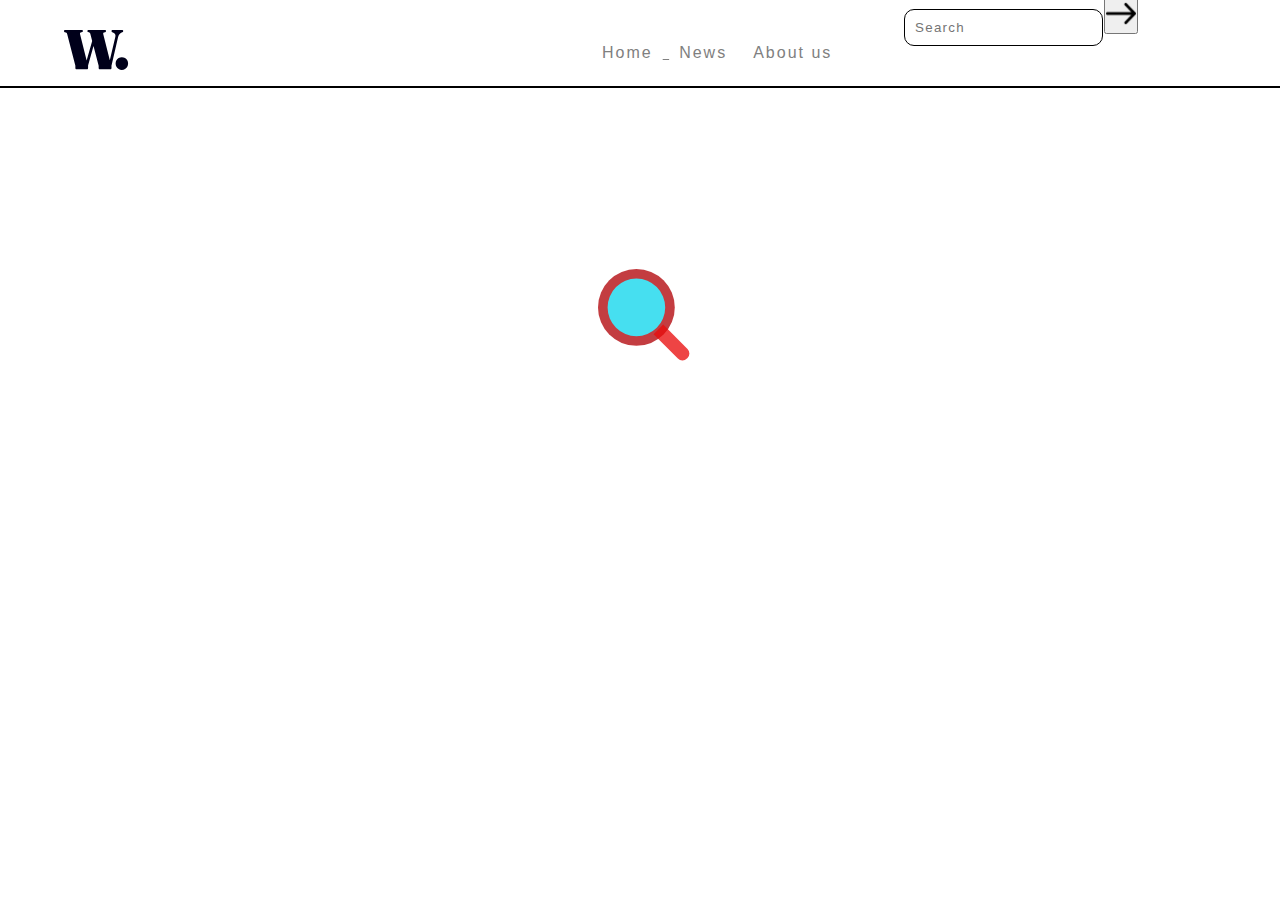
==== index.html @ 24ef5b7b "Add files via upload" ====
<!DOCTYPE html>
<html lang="en">

<head>
    <meta charset="UTF-8">
    <meta name="viewport" content="width=device-width, initial-scale=1.0">
    <title>NEWS UPDATE</title>
    <link href="https://cdn.jsdelivr.net/npm/bootstrap@5.3.1/dist/css/bootstrap.min.css" rel="stylesheet"
        integrity="sha384-4bw+/aepP/YC94hEpVNVgiZdgIC5+VKNBQNGCHeKRQN+PtmoHDEXuppvnDJzQIu9" crossorigin="anonymous">
    <link rel="stylesheet" href="news.css">
</head>

<body>
    <div class="line"></div>
    <div id="headers">
        <a href="home.html"><img id="W" src="logo.svg" alt=""></a>
        <nav id="span">
            <ul id="undl">
                <a href="home.html"
                    style="color: gray; font-family: 'Trebuchet MS', 'Lucida Sans Unicode', 'Lucida Grande', 'Lucida Sans', Arial, sans-serif;">
                    <li class="li">Home</li>
                </a>
                <li class="li">News</li>
                <a href="aboutus.html"
                    style="color: gray; font-family: 'Trebuchet MS', 'Lucida Sans Unicode', 'Lucida Grande', 'Lucida Sans', Arial, sans-serif;">
                    <li class="li">About us</li>
                </a>
            </ul>
        </nav>
        <ul id="under"></ul>
        <img id="ham" src="icon-menu.svg" alt="">
        <img id="hamclose" src="icon-menu-close.svg" alt="">
        <div id="search">
            <input id="input" type="text" placeholder="Search">
            <button class="btn btn-danger" id="btn2"><img src="arrow.png" alt="" height="31rem" width="30rem"></button>
        </div>
    </div>
    <div id="info">
        <div class="card" id="content" style="border: none;">
            <div class="loadingio-spinner-magnify-s5kgplyjajk" id="gif">
                <div class="ldio-2gclyan3ds3">
                    <div>
                        <div>
                            <div></div>
                            <div></div>
                        </div>
                    </div>
                </div>
            </div>
            <div class="card-body" id="cardbody">
                <h5 class="card-title"></h5>
                <p class="Author"> </p>
                <p class="source"></p>
                <p class="card-text"></p>
                <a href="#" class="btn btn-danger" id="link" style="background-color: white; border: none;"></a>
            </div>
        </div>
    </div>
</body>

<script>
    const ham = document.getElementById('ham');
    const hamclose = document.getElementById('hamclose');

    function clicker() {
        console.log("working")
        // document.getElementById('ulid').style.backgroundColor = 'white';
        document.getElementById('input').style.top = '15.5rem';
        document.getElementById('btn2').style.top = '15.5rem';
        document.getElementById('info').style.marginTop = '13rem';
        document.getElementById('span').style.opacity = '2';
        document.getElementById('ham').style.opacity = '0';
        document.getElementById('hamclose').style.opacity = '2';
    }
    ham.addEventListener("click", () => {
        clicker();
    })
    function close() {
        // document.getElementById('menu').style.opacity = '2';
        document.getElementById('input').style.top = '0rem';
        document.getElementById('btn2').style.top = '0rem';
        document.getElementById('info').style.marginTop = '0rem';
        document.getElementById('span').style.opacity = '0';
        document.getElementById('ham').style.opacity = '2';
        document.getElementById('hamclose').style.opacity = '0';
    }
    hamclose.addEventListener("click", () => {
        close();
    })
</script>
<script src="https://cdn.jsdelivr.net/npm/bootstrap@5.3.1/dist/js/bootstrap.bundle.min.js"
    integrity="sha384-HwwvtgBNo3bZJJLYd8oVXjrBZt8cqVSpeBNS5n7C8IVInixGAoxmnlMuBnhbgrkm"
    crossorigin="anonymous"></script>
<script src="news.js"></script>
<script src="news1.js"></script>

</html>
---- news.css ----
* {
    padding: 0;
    margin: 0;
}

.line {
    /* margin-top: .0rem; */
    background-color: red;
    height: 2px;
    animation: uline 1.5s ease-in-out .1s 1;
    position: fixed;
}

@keyframes uline {
    0% {
        width: 0%
    }

    50% {
        width: 40%;
    }

    100% {
        width: 100%
    }
}

@media screen and (max-width:450px) {
    .line {
        margin-top: 0rem;
        margin-left: 0rem;
    }

}

#W {
    margin-top: 30px;
    margin-left: 4rem;
}

@media screen and (max-width:450px) {
    #W {
        margin-top: 19px;
        margin-left: 14px;
    }
}

#span {
    letter-spacing: 2px;
    margin-left: -5rem;
}

@media screen and (max-width:450px) {
    #span {
        position: relative;
        left: -36rem;
        top: 2.5rem;
        opacity: 0;
        width: 1rem;
    }
}

#undl {
    margin-top: -40px;
    margin-left: 672px;
    text-decoration: none;
}

@media screen and (max-width:450px) {
    #undl {
        margin-top: -1rem;
        margin-left: 49rem;
        width: 3rem;
    }
}

.li {
    font-family: 'Trebuchet MS', 'Lucida Sans Unicode', 'Lucida Grande', 'Lucida Sans', Arial, sans-serif;
    color: gray;
    display: inline-block;
    padding: 0px 10px;
    margin-top: 10px;
}

.li:hover {
    text-decoration-line: underline;
    text-decoration-color: hsl(240, 100%, 5%);
    color: hsl(35, 77%, 62%);
    cursor: pointer;
}

@media screen and (max-width:450px) {
    .li {
        margin-top: 40px;
    }
}

#search {
    margin-left: -2rem;
    margin-top: -3.5rem;
}

@media screen and (max-width:450px) {
    #search {
        margin-top: 1.3rem;
    }
}

#input {
    position: relative;
    left: 58.5rem;
    top: -3.2rem;
    padding-left: 4px;
    border-radius: 10px;
    border: .2mm solid;
    padding: 10px;
    letter-spacing: 1.3px;
}

@media screen and (max-width:450px) {
    #input {
        left: 13.5rem;
        top: 1.2rem;
        border-radius: 10px;
        border: .1mm solid black;
        padding: 10px;
        opacity: 2;
        height: 2rem;
        width: 9rem;
    }
}

#btn2 {
    position: relative;
    left: 58.3rem;
    top: -3.4rem;
}

@media screen and (max-width:450px) {
    #btn2 {
        left: 13.3rem;
        top: 1rem;
        opacity: 2;
        width: 2.6rem;
        padding-left: 5px;
        padding-bottom: 34px;
        height: 0rem;
    }
}

#ham {
    opacity: 0;
}

@media screen and (max-width:450px) {
    #ham {
        position: absolute;
        top: 1.7rem;
        left: 19.9rem;
        opacity: 2;
        height: 25px;
        width: 35px;
        cursor: pointer;
        /* background-color: red; */
    }
}

#hamclose {
    opacity: 0;
}

@media screen and (max-width:450px) {
    #hamclose {
        opacity: 0;
        position: absolute;
        left: 19.5rem;
        top: 6.5rem;
        cursor: pointer;
        height: 25px;
        width: 35px;
    }
}

.card-body {
    width: 320px;
    /* margin-top: -2rem; */
}

#info {
    display: inline-flex;
    padding-left: 0rem;
    margin-left: 4.3rem;
    /* margin-top: -4.2rem; */
    /* opacity: 0; */
}

@media screen and (max-width:450px) {
    #info {
        margin-left: 4rem;
        margin-top: -1rem;
    }
}

#cardbody {
    margin-top: 1rem;
}

.card {
    display: table;
    margin-left: -1.2rem;
    margin-top: 2.5rem;
    width: 72.2rem;
}

@media screen and (max-width:450px) {
    .card {
        display: flex;
        width: 22rem;
        margin-left: -3rem;
    }
}

p {
    width: 18rem;
}

.btn {
    opacity: 2;
}

.btn:hover {
    box-shadow: 2px 1px 9px 3px gray;
}

.source {
    margin-top: -1rem;
}

/* #cardsss {
    position: relative;
    left: -2rem;
} */

#under {
    height: 2px;
    background-color: black;
    margin-top: 1.5rem;
}

@media screen and (max-width:450px) {
    #under {
        margin-top: -12.5rem;
    }
}

/* gif css */

@keyframes ldio-2gclyan3ds3 {
    0% {
        transform: translate(2px, 2px)
    }

    33.33% {
        transform: translate(102px, 2px)
    }

    66.66% {
        transform: translate(42px, 102px)
    }

    100% {
        transform: translate(2px, 2px)
    }
}


.ldio-2gclyan3ds3>div {
    transform: scale(0.8);
    transform-origin: 100px 100px;
}

.ldio-2gclyan3ds3>div>div {
    animation: ldio-2gclyan3ds3 1s linear infinite;
    position: absolute
}

.ldio-2gclyan3ds3>div>div div:nth-child(1) {
    width: 72px;
    height: 72px;
    border-radius: 50%;
    border: 12px solid #e90c0cc4;
    background: #46dff0
}

.ldio-2gclyan3ds3>div>div div:nth-child(2) {
    width: 17px;
    height: 51px;
    transform: rotate(-45deg);
    background: #e90c0cc4;
    border-radius: 0 0 8px 8px;
    position: absolute;
    top: 68px;
    left: 85px
}

.loadingio-spinner-magnify-s5kgplyjajk {
    width: 200px;
    height: 200px;
    display: inline-block;
    overflow: hidden;
    background: #ffffff;
}

#gif {
    margin-top: 7rem;
    margin-left: 33rem;
}

@media screen and (max-width : 450px) {
    #gif {
        margin-top: 5rem;
        margin-left: 5rem;
    }
}

.ldio-2gclyan3ds3 {
    width: 100%;
    height: 100%;
    position: relative;
    transform: translateZ(0) scale(1);
    backface-visibility: hidden;
    transform-origin: 0 0;
}

.ldio-2gclyan3ds3 div {
    box-sizing: content-box;
}
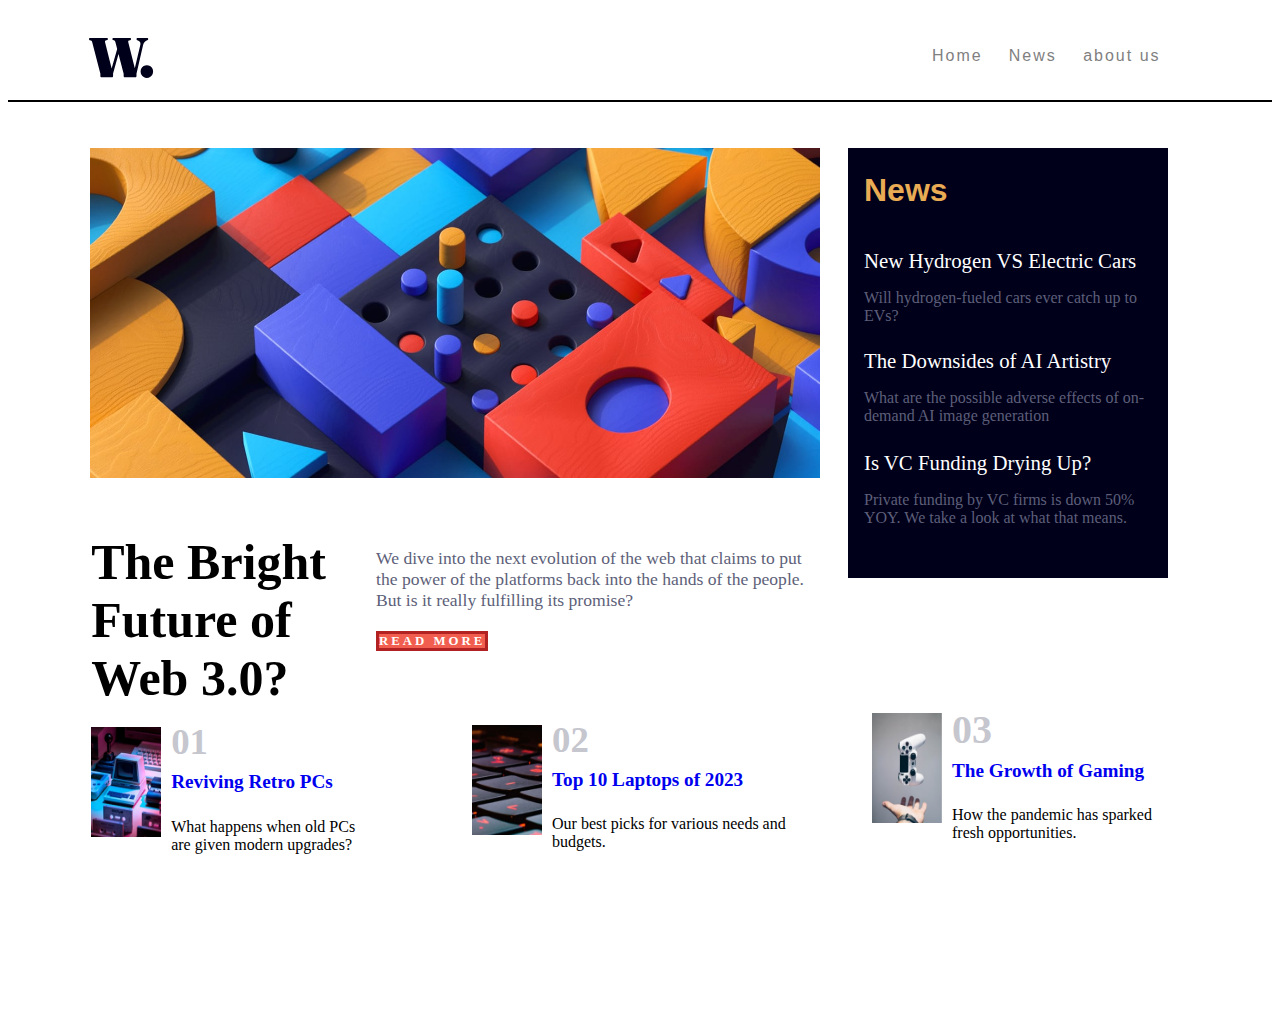
==== commit 842589e3: "Add files via upload" ====
--- a/index.html
+++ b/index.html
@@ -4,56 +4,90 @@
 <head>
     <meta charset="UTF-8">
     <meta name="viewport" content="width=device-width, initial-scale=1.0">
-    <title>NEWS UPDATE</title>
-    <link href="https://cdn.jsdelivr.net/npm/bootstrap@5.3.1/dist/css/bootstrap.min.css" rel="stylesheet"
-        integrity="sha384-4bw+/aepP/YC94hEpVNVgiZdgIC5+VKNBQNGCHeKRQN+PtmoHDEXuppvnDJzQIu9" crossorigin="anonymous">
-    <link rel="stylesheet" href="news.css">
+    <title>Web News</title>
+    <link rel="stylesheet" href="home.css">
 </head>
 
 <body>
-    <div class="line"></div>
-    <div id="headers">
+    <div>
+        <div class="line"></div>
         <a href="home.html"><img id="W" src="logo.svg" alt=""></a>
         <nav id="span">
-            <ul id="undl">
-                <a href="home.html"
+            <ul id="ulid">
+                <li>Home</li>
+                <a class="anchor" href="news.html"
                     style="color: gray; font-family: 'Trebuchet MS', 'Lucida Sans Unicode', 'Lucida Grande', 'Lucida Sans', Arial, sans-serif;">
-                    <li class="li">Home</li>
+                    <li>News</li>
                 </a>
-                <li class="li">News</li>
-                <a href="aboutus.html"
+                <a class="anchor" href="aboutus.html"
                     style="color: gray; font-family: 'Trebuchet MS', 'Lucida Sans Unicode', 'Lucida Grande', 'Lucida Sans', Arial, sans-serif;">
-                    <li class="li">About us</li>
+                    <li>about us</li>
                 </a>
             </ul>
         </nav>
-        <ul id="under"></ul>
         <img id="ham" src="icon-menu.svg" alt="">
         <img id="hamclose" src="icon-menu-close.svg" alt="">
-        <div id="search">
-            <input id="input" type="text" placeholder="Search">
-            <button class="btn btn-danger" id="btn2"><img src="arrow.png" alt="" height="31rem" width="30rem"></button>
+        <ul id="under"></ul>
+    </div>
+    <img id="menu" src="image-web-3-desktop.jpg" alt="error" height="330px" width="730px">
+    <div id="news">
+        <a href="news.html"
+            style="color: gray; font-family: 'Trebuchet MS', 'Lucida Sans Unicode', 'Lucida Grande', 'Lucida Sans', Arial, sans-serif;">
+            <h1 id="news1">News</h1>
+            <div id="question">
+                <a id="head1"
+                    href="https://www.azocleantech.com/article.aspx?ArticleID=1605#:~:text=(2022)%20Study%20confirms%20what%20common,up%20to%20battery%2Delectric%20vehicles.">
+                    New Hydrogen VS Electric Cars</a>
+                <p id="para1">Will hydrogen-fueled cars ever catch up to EVs?</p>
+                <div id="line1"></div>
+                <a id="head2" href="https://www.techtarget.com/whatis/feature/Pros-and-cons-of-AI-generated-content">The
+                    Downsides of AI Artistry</a>
+                <p id="para2"> What are the possible adverse effects of on-demand AI image generation</p>
+                <div id="line2"></div>
+                <a id="head3"
+                    href="https://www.fastcompany.com/90830822/vc-funding-is-drying-up-how-founders-can-fundraise-regardless">
+                    Is VC Funding Drying Up?</a>
+                <p id="para3">Private funding by VC firms is down 50% YOY. We take a look at what that means.</p>
+            </div>
+    </div>
+    <div id="bright">
+        <h1 id="h1">
+            The Bright Future of Web 3.0?
+        </h1>
+    </div>
+    <div id="ques">
+        <p>We dive into the next evolution of the web that claims to put the power of the platforms back into the hands
+            of the people. But is it really fulfilling its promise? </p>
+
+        <a id="btn" href="https://www.benjamindada.com/the-new-world-wide-web-evolution/">READ MORE</a>
+    </div>
+
+    <div id="fullno">
+        <div id="img1">
+            <img id="image1" src="image-retro-pcs.jpg" alt="" height="110rem" width="70rem">
+            <h1 id="num1">01</h1>
+            <h1><a id="heading1"
+                    href="https://www.quora.com/When-you-upgrade-your-PC-what-will-you-do-with-your-old-hardware-components-CPU-GPU-memory-and-the-like">Reviving
+                    Retro PCs</a> </h1>
+            <p id="parag1">What happens when old PCs are given modern upgrades?</p>
         </div>
-    </div>
-    <div id="info">
-        <div class="card" id="content" style="border: none;">
-            <div class="loadingio-spinner-magnify-s5kgplyjajk" id="gif">
-                <div class="ldio-2gclyan3ds3">
-                    <div>
-                        <div>
-                            <div></div>
-                            <div></div>
-                        </div>
-                    </div>
-                </div>
-            </div>
-            <div class="card-body" id="cardbody">
-                <h5 class="card-title"></h5>
-                <p class="Author"> </p>
-                <p class="source"></p>
-                <p class="card-text"></p>
-                <a href="#" class="btn btn-danger" id="link" style="background-color: white; border: none;"></a>
-            </div>
+
+
+        <div id="img2">
+            <img id="image2" src="image-top-laptops.jpg" alt="" height="110rem" width="70rem">
+            <h1 id="num2">02</h1>
+            <h1> <a id="heading2" href="https://www.theverge.com/21250695/best-laptops">Top 10 Laptops of 2023</a></h1>
+            <p id="parag2">Our best picks for various needs and budgets.</p>
+        </div>
+
+
+        <div id="img3">
+            <img id="image3" src="image-gaming-growth.jpg" alt="" height="110rem" width="70rem">
+            <h1 id="num3">03</h1>
+            <h1><a id="heading3"
+                    href="https://timesofindia.indiatimes.com/readersblog/gamingingeneral/the-rise-of-the-video-game-industry-and-why-you-should-care-47549/">The
+                    Growth of Gaming</a></h1>
+            <p id="parag3">How the pandemic has sparked fresh opportunities.</p>
         </div>
     </div>
 </body>
@@ -64,10 +98,9 @@
 
     function clicker() {
         console.log("working")
+        document.getElementById('ulid').style.backgroundColor = 'white';
+        document.getElementById('menu').style.marginTop = '20rem';
         // document.getElementById('ulid').style.backgroundColor = 'white';
-        document.getElementById('input').style.top = '15.5rem';
-        document.getElementById('btn2').style.top = '15.5rem';
-        document.getElementById('info').style.marginTop = '13rem';
         document.getElementById('span').style.opacity = '2';
         document.getElementById('ham').style.opacity = '0';
         document.getElementById('hamclose').style.opacity = '2';
@@ -77,9 +110,7 @@
     })
     function close() {
         // document.getElementById('menu').style.opacity = '2';
-        document.getElementById('input').style.top = '0rem';
-        document.getElementById('btn2').style.top = '0rem';
-        document.getElementById('info').style.marginTop = '0rem';
+        document.getElementById('menu').style.marginTop = '0rem';
         document.getElementById('span').style.opacity = '0';
         document.getElementById('ham').style.opacity = '2';
         document.getElementById('hamclose').style.opacity = '0';
@@ -88,10 +119,5 @@
         close();
     })
 </script>
-<script src="https://cdn.jsdelivr.net/npm/bootstrap@5.3.1/dist/js/bootstrap.bundle.min.js"
-    integrity="sha384-HwwvtgBNo3bZJJLYd8oVXjrBZt8cqVSpeBNS5n7C8IVInixGAoxmnlMuBnhbgrkm"
-    crossorigin="anonymous"></script>
-<script src="news.js"></script>
-<script src="news1.js"></script>
 
 </html>--- a/home.css
+++ b/home.css
@@ -0,0 +1,503 @@
+        * {
+            box-sizing: border-box;
+        }
+
+        .line {
+            margin-top: -0.5rem;
+            background-color: red;
+            height: 2px;
+            animation: uline 1.5s ease-in-out .1s 1;
+            position: fixed;
+        }
+
+        @keyframes uline {
+            0% {
+                width: 0%
+            }
+
+            50% {
+                width: 40%;
+            }
+
+            100% {
+                width: 100%
+            }
+        }
+
+        @media screen and (max-width:450px) {
+            .line {
+                /* height: 2px; */
+                margin-top: -0.5rem;
+                margin-left: -0.5rem;
+            }
+
+        }
+
+        #W {
+            margin-top: 30px;
+            margin-left: 81px;
+        }
+
+        @media screen and (max-width:450px) {
+            #W {
+                margin-top: 10px;
+                margin-left: 9px;
+            }
+        }
+
+        #span {
+            letter-spacing: 2px;
+        }
+
+        @media screen and (max-width:450px) {
+            #span {
+                position: relative;
+                left: -48.5rem;
+                top: 4.5rem;
+                opacity: 0;
+                width: 1rem;
+                background-color: red;
+            }
+        }
+
+        #ulid {
+            margin-top: -35px;
+            margin-left: 874px;
+            text-decoration: none;
+        }
+
+        @media screen and (max-width:450px) {
+            #ulid {
+                position: relative;
+                top: 3rem;
+                left: 0.7rem;
+                width: 10rem;
+                background-size: 30rem;
+                /* padding-bottom: -4rem; */
+            }
+        }
+
+        a {
+            text-decoration: none;
+        }
+
+        li {
+            font-family: 'Trebuchet MS', 'Lucida Sans Unicode', 'Lucida Grande', 'Lucida Sans', Arial, sans-serif;
+            color: gray;
+            display: inline-block;
+            padding: 0px 10px;
+        }
+
+        li:hover {
+            text-decoration-line: underline;
+            text-decoration-color: hsl(240, 100%, 5%);
+            color: hsl(35, 77%, 62%);
+            cursor: pointer;
+        }
+
+        @media screen and (max-width:450px) {
+            li {
+                margin-top: 40px;
+            }
+        }
+
+        .anchor {
+            opacity: 2;
+        }
+
+        .anchor :hover {
+            text-decoration-line: underline;
+            text-decoration-color: hsl(240, 100%, 5%);
+            color: hsl(35, 77%, 62%);
+            cursor: pointer;
+        }
+
+        /* @media screen and (max-width:450px) {
+            .anchor{
+               margin-top: 2rem;
+               margin-left: 2rem;
+            }
+        } */
+        #ham {
+            opacity: 0;
+        }
+
+        @media screen and (max-width:450px) {
+            #ham {
+                position: relative;
+                left: 19.5rem;
+                top: -12.3rem;
+                opacity: 2;
+                height: 25px;
+                width: 35px;
+                cursor: pointer;
+                /* background-size: 30rem; */
+                /* background-color: red; */
+            }
+        }
+
+        #hamclose {
+            opacity: 0;
+        }
+
+        @media screen and (max-width:450px) {
+            #hamclose {
+                opacity: 0;
+                position: absolute;
+                left: 19.5rem;
+                top: 6.8rem;
+                cursor: pointer;
+                height: 25px;
+                width: 35px;
+                /* background-color: red; */
+            }
+        }
+
+        #menu {
+            /* background-image: url(image-web-3-desktop.jpg); */
+            margin: 30px 82px;
+        }
+
+        @media screen and (max-width:450px) {
+            #menu {
+                background-image: url(image-web-3-mobile.jpg);
+                height: 20rem;
+                width: 22.1rem;
+                margin: 3px 2px;
+            }
+        }
+
+        #h1 {
+            font-size: 50px;
+        }
+
+        @media screen and (max-width:450px) {
+            #h1 {
+                margin-top: 0rem;
+                margin-left: -5rem;
+                font-size: 50px;
+                width: 21rem;
+            }
+        }
+
+        #ques {
+            font-size: 23px;
+            margin-top: -12pc;
+            margin-left: 23pc;
+            width: 450px;
+            color: hsl(236, 13%, 42%);
+            font-family: 'Lucida Sans', 'Lucida Sans Regular', 'Lucida Grande', 'Lucida Sans Unicode';
+            font-size: 1.1rem;
+        }
+
+        @media screen and (max-width:450px) {
+            #ques {
+                margin-top: -2rem;
+                margin-left: 0.4rem;
+                width: 22rem;
+            }
+        }
+
+        #btn {
+            height: 2rem;
+            width: 12rem;
+            color: white;
+            background-color: hsl(5, 85%, 63%);
+            border: none;
+            letter-spacing: 3px;
+            font-size: 0.8rem;
+            font-weight: 600;
+            font-family: cursive;
+            margin-top: 1.7rem;
+            border: 1mm solid firebrick;
+            /* border-radius: 2rem; */
+        }
+
+        #btn:hover {
+            border: 1mm solid black;
+            cursor: pointer;
+            /* border-radius: 1rem; */
+        }
+
+        @media screen and (max-width:450px) {
+            #btn {
+                margin-left: -2px;
+            }
+        }
+
+        #news {
+            position: relative;
+            left: 52.5pc;
+            top: -24.1rem;
+            height: 430px;
+            width: 320px;
+            background-color: hsl(240, 100%, 5%);
+            color: hsl(35, 77%, 62%);
+        }
+
+        @media screen and (max-width:450px) {
+            #news {
+                left: 0.2rem;
+                top: 26rem;
+                width: 350px;
+            }
+        }
+
+        #news1 {
+            position: relative;
+            top: 1.5rem;
+            left: 1rem;
+            color: hsl(35, 77%, 62%);
+        }
+
+        @media screen and (max-width:450px) {
+            #news1 {
+                width: 8rem;
+            }
+        }
+
+        #question {
+            margin-top: 4rem;
+            margin-left: 1rem;
+        }
+
+        #img1 {
+            position: relative;
+            top: 6.5rem;
+            left: 10.2rem;
+            width: 20rem;
+        }
+
+        @media screen and (max-width:450px) {
+            #img1 {
+                top: 38.5rem;
+                left: 5.4rem;
+                width: 15rem;
+            }
+        }
+
+        #img2 {
+            position: relative;
+            top: -0.9rem;
+            left: 34rem;
+            width: 15rem;
+        }
+
+        @media screen and (max-width:450px) {
+            #img2 {
+                top: 43.5rem;
+                left: 5.4rem;
+            }
+        }
+
+        #img3 {
+            position: relative;
+            top: -8.7rem;
+            left: 59rem;
+            width: 14rem;
+            height: 8rem;
+        }
+
+        @media screen and (max-width:450px) {
+            #img3 {
+                top: 48.5rem;
+                left: 5.4rem;
+            }
+        }
+
+        #head1 {
+            font-size: 1.3rem;
+            color: white;
+            font-family: 'Times New Roman';
+        }
+
+        #head1:hover {
+            color: hsl(35, 77%, 62%);
+            cursor: pointer;
+            /* font-family: cursive; */
+            font-weight: 800;
+        }
+
+        #head2 {
+            font-size: 1.3rem;
+            color: white;
+            font-family: 'Times New Roman';
+            margin-bottom: 2rem;
+        }
+
+        #head2:hover {
+            color: hsl(35, 77%, 62%);
+            cursor: pointer;
+            font-weight: 800;
+        }
+
+        #head3 {
+            font-size: 1.3rem;
+            color: white;
+            font-family: 'Times New Roman';
+            margin-top: 2rem;
+            padding-top: 2rem;
+        }
+
+        #head3:hover {
+            color: hsl(35, 77%, 62%);
+            cursor: pointer;
+            font-weight: 800;
+        }
+
+        #para1 {
+            color: hsl(236, 13%, 42%);
+        }
+
+        #para2 {
+            color: hsl(236, 13%, 42%);
+        }
+
+        #para3 {
+            color: hsl(236, 13%, 42%);
+        }
+
+        #line1 {
+            background-color: white;
+            height: -0.5px;
+            width: 18rem;
+            margin-top: 1.5rem;
+        }
+
+        #line2 {
+            background-color: white;
+            height: 0.2px;
+            width: 18rem;
+            margin-top: 1.6rem;
+            opacity: 0;
+        }
+
+        #image1 {
+            position: absolute;
+            left: -5rem;
+            top: -2rem;
+        }
+
+        #image2 {
+            position: absolute;
+            left: -5rem;
+            top: -2rem;
+        }
+
+        #image3 {
+            position: absolute;
+            left: -5rem;
+            top: -2.2rem;
+        }
+
+        #parag1 {
+            font-size: 1rem;
+            width: 12rem;
+        }
+
+        #parag2 {
+            font-size: 1rem;
+            width: 15rem;
+        }
+
+        #parag3 {
+            font-size: 1rem;
+            width: 13rem;
+        }
+
+        #num1 {
+            position: absolute;
+            top: -4rem;
+            font-size: 2.3rem;
+            color: hsl(233, 8%, 79%);
+        }
+
+        #num2 {
+            position: absolute;
+            top: -4rem;
+            font-size: 2.3rem;
+            color: hsl(233, 8%, 79%);
+        }
+
+        #num3 {
+            position: absolute;
+            top: -4.3rem;
+            font-size: 2.5rem;
+            color: hsl(233, 8%, 79%);
+        }
+
+        #heading1 {
+            font-size: 1.2rem;
+            font-family: 'Lucida Sans', 'Lucida Sans Regular', 'Lucida Grande', 'Lucida Sans Unicode';
+        }
+
+        #heading1:hover {
+            color: hsl(5, 85%, 63%);
+            cursor: pointer;
+        }
+
+        @media screen and (max-width:450px) {
+            #heading1 {
+                width: 15rem;
+            }
+        }
+
+        #heading2 {
+            font-size: 1.2rem;
+            font-family: 'Lucida Sans', 'Lucida Sans Regular', 'Lucida Grande', 'Lucida Sans Unicode';
+        }
+
+        #heading2:hover {
+            color: hsl(5, 85%, 63%);
+            cursor: pointer;
+        }
+
+        @media screen and (max-width:450px) {
+            #heading2 {
+                width: 15rem;
+            }
+        }
+
+        #heading3 {
+            font-size: 1.2rem;
+            font-family: 'Lucida Sans', 'Lucida Sans Regular', 'Lucida Grande', 'Lucida Sans Unicode';
+        }
+
+        #heading3:hover {
+            color: hsl(5, 85%, 63%);
+            cursor: pointer;
+        }
+
+        @media screen and (max-width:450px) {
+            #heading3 {
+                width: 15rem;
+            }
+        }
+
+        #bright {
+            margin-left: 5.2rem;
+            margin-top: -29rem;
+            width: 300px;
+        }
+
+        #fullno {
+            margin-top: -1rem;
+        }
+
+        @media screen and (max-width:450px) {
+            #fullno {
+                opacity: 2;
+            }
+        }
+
+        #under {
+            height: 2px;
+            background-color: black;
+            margin-top: -1rem;
+        }
+
+        @media screen and (max-width:450px) {
+            #under {
+                margin-top: -10.9rem;
+            }
+        }